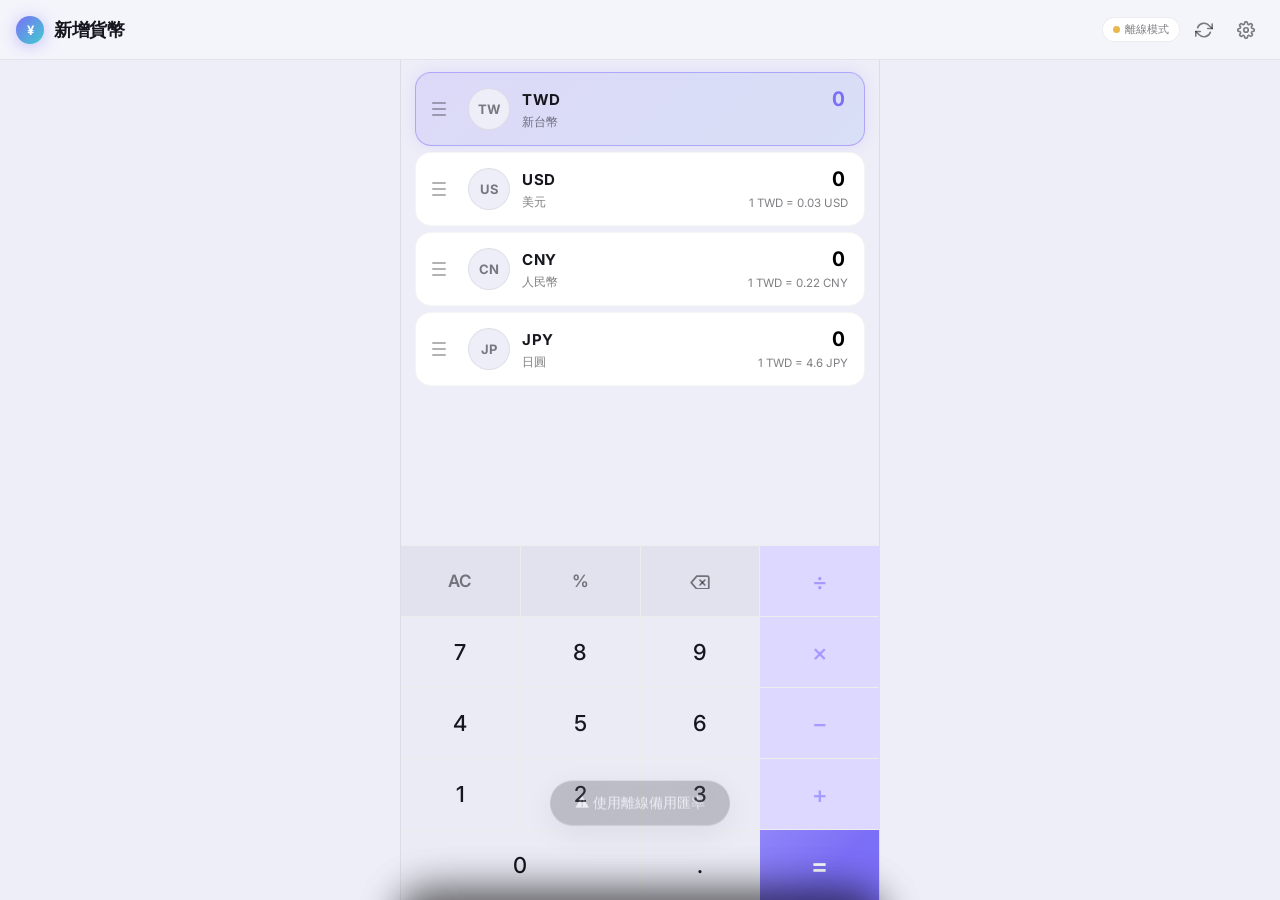
==== refresh.html @ 34285849 "縮小手機標題列並完整顯示鍵盤" ====
<!doctype html>
<html lang="zh-Hant">
<head>
  <meta charset="utf-8">
  <meta name="viewport" content="width=device-width, initial-scale=1">
  <title>更新貨幣轉換器</title>
  <style>
    body { margin: 0; min-height: 100dvh; display: grid; place-items: center; background: #f7f7ff; color: #272535; font-family: system-ui, sans-serif; }
    main { padding: 28px; text-align: center; }
  </style>
</head>
<body>
  <main>正在更新最新版本…</main>
  <script>
    // 只移除舊的離線快取與 Service Worker；localStorage 的貨幣清單和設定會保留。
    (async () => {
      if ('serviceWorker' in navigator) {
        const registrations = await navigator.serviceWorker.getRegistrations();
        await Promise.all(registrations.map((registration) => registration.unregister()));
      }
      if ('caches' in window) {
        const keys = await caches.keys();
        await Promise.all(keys
          .filter((key) => key.startsWith('currency-converter-'))
          .map((key) => caches.delete(key)));
      }
      location.replace('./?refreshed=20261123-mobile-fit-keypad');
    })().catch(() => location.replace('./?refreshed=20261123-mobile-fit-keypad'));
  </script>
</body>
</html>
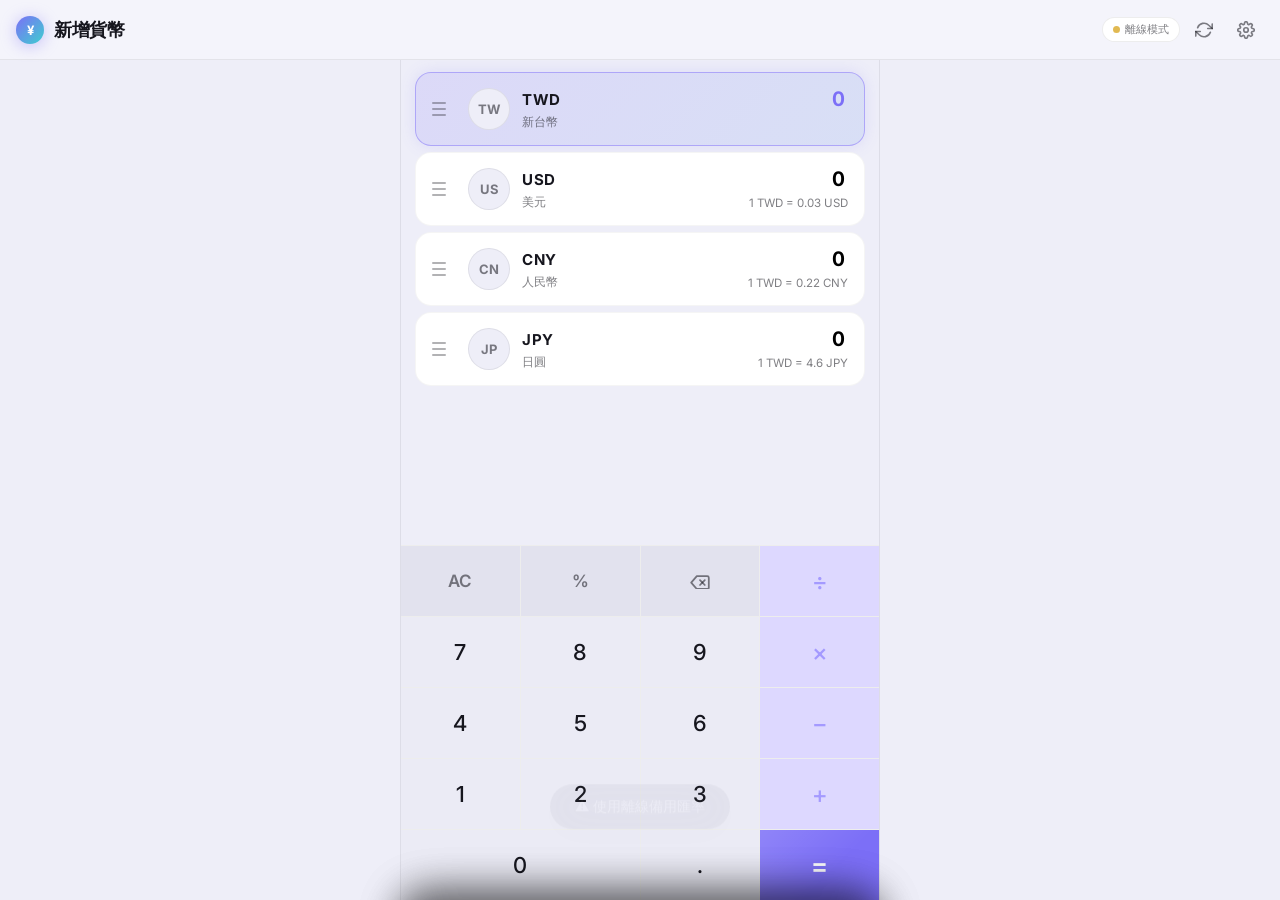
==== commit e0dd04b3: "依貨幣數量自動放大手機鍵盤" ====
--- a/refresh.html
+++ b/refresh.html
@@ -24,8 +24,8 @@
           .filter((key) => key.startsWith('currency-converter-'))
           .map((key) => caches.delete(key)));
       }
-      location.replace('./?refreshed=20261123-mobile-fit-keypad');
-    })().catch(() => location.replace('./?refreshed=20261123-mobile-fit-keypad'));
+      location.replace('./?refreshed=20261123-adaptive-mobile-keypad');
+    })().catch(() => location.replace('./?refreshed=20261123-adaptive-mobile-keypad'));
   </script>
 </body>
 </html>
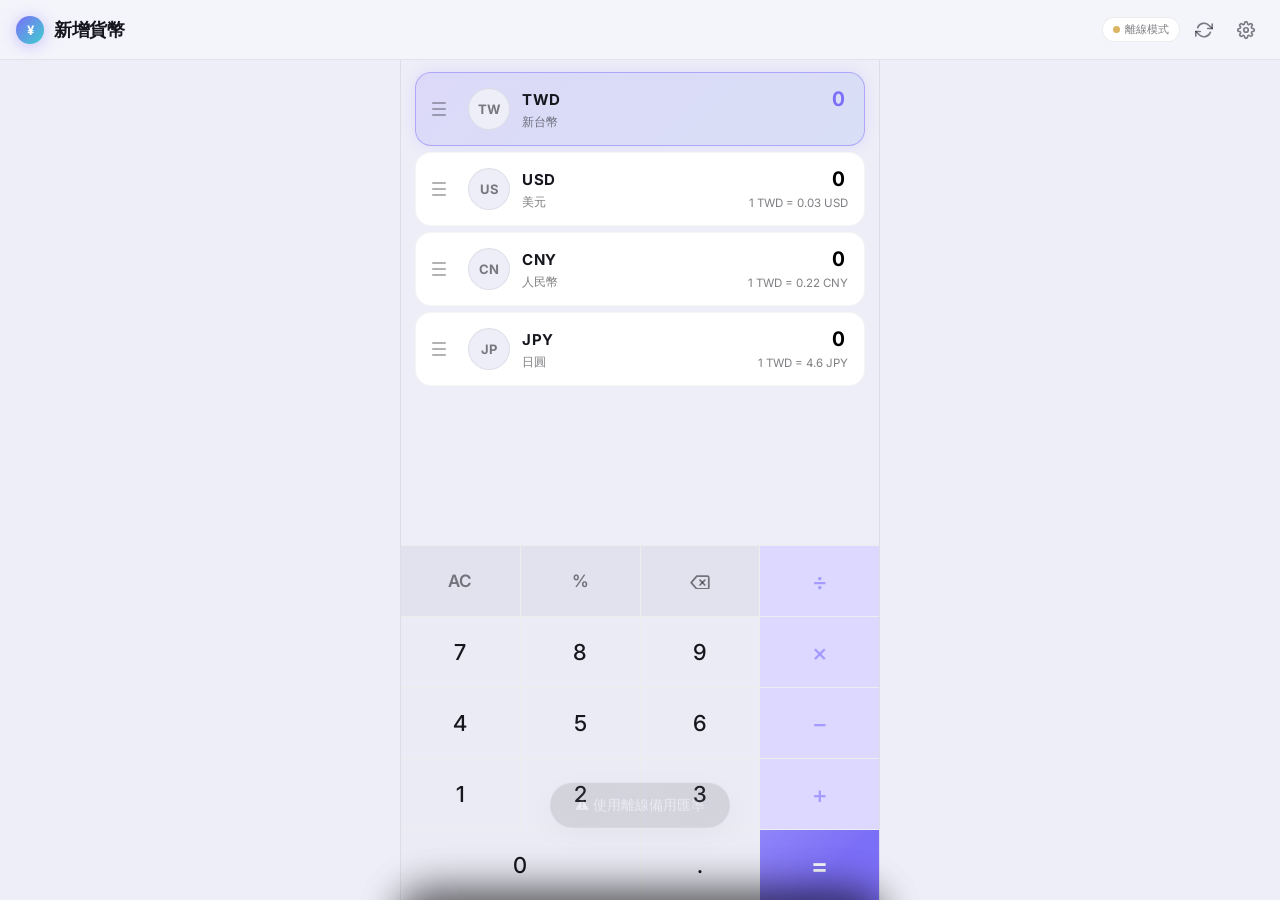
==== commit 88fa6a8d: "手機固定顯示計算列" ====
--- a/refresh.html
+++ b/refresh.html
@@ -24,8 +24,8 @@
           .filter((key) => key.startsWith('currency-converter-'))
           .map((key) => caches.delete(key)));
       }
-      location.replace('./?refreshed=20261123-adaptive-mobile-keypad');
-    })().catch(() => location.replace('./?refreshed=20261123-adaptive-mobile-keypad'));
+      location.replace('./?refreshed=20261123-mobile-display-always-visible');
+    })().catch(() => location.replace('./?refreshed=20261123-mobile-display-always-visible'));
   </script>
 </body>
 </html>
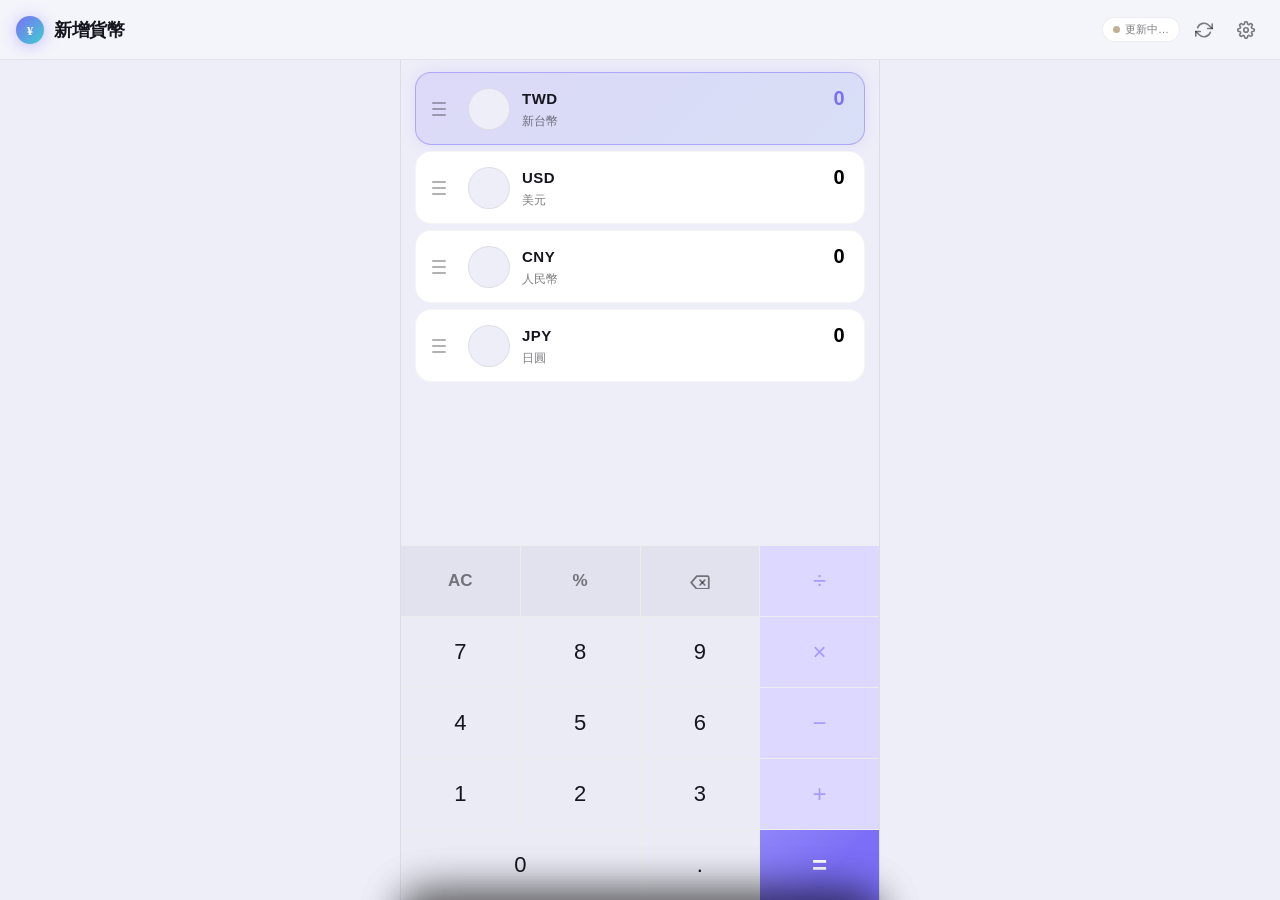
==== commit 883bf715: "計算列即時顯示第二個數字" ====
--- a/refresh.html
+++ b/refresh.html
@@ -24,8 +24,8 @@
           .filter((key) => key.startsWith('currency-converter-'))
           .map((key) => caches.delete(key)));
       }
-      location.replace('./?refreshed=20261123-mobile-display-always-visible');
-    })().catch(() => location.replace('./?refreshed=20261123-mobile-display-always-visible'));
+      location.replace('./?refreshed=20261123-live-second-operand');
+    })().catch(() => location.replace('./?refreshed=20261123-live-second-operand'));
   </script>
 </body>
 </html>
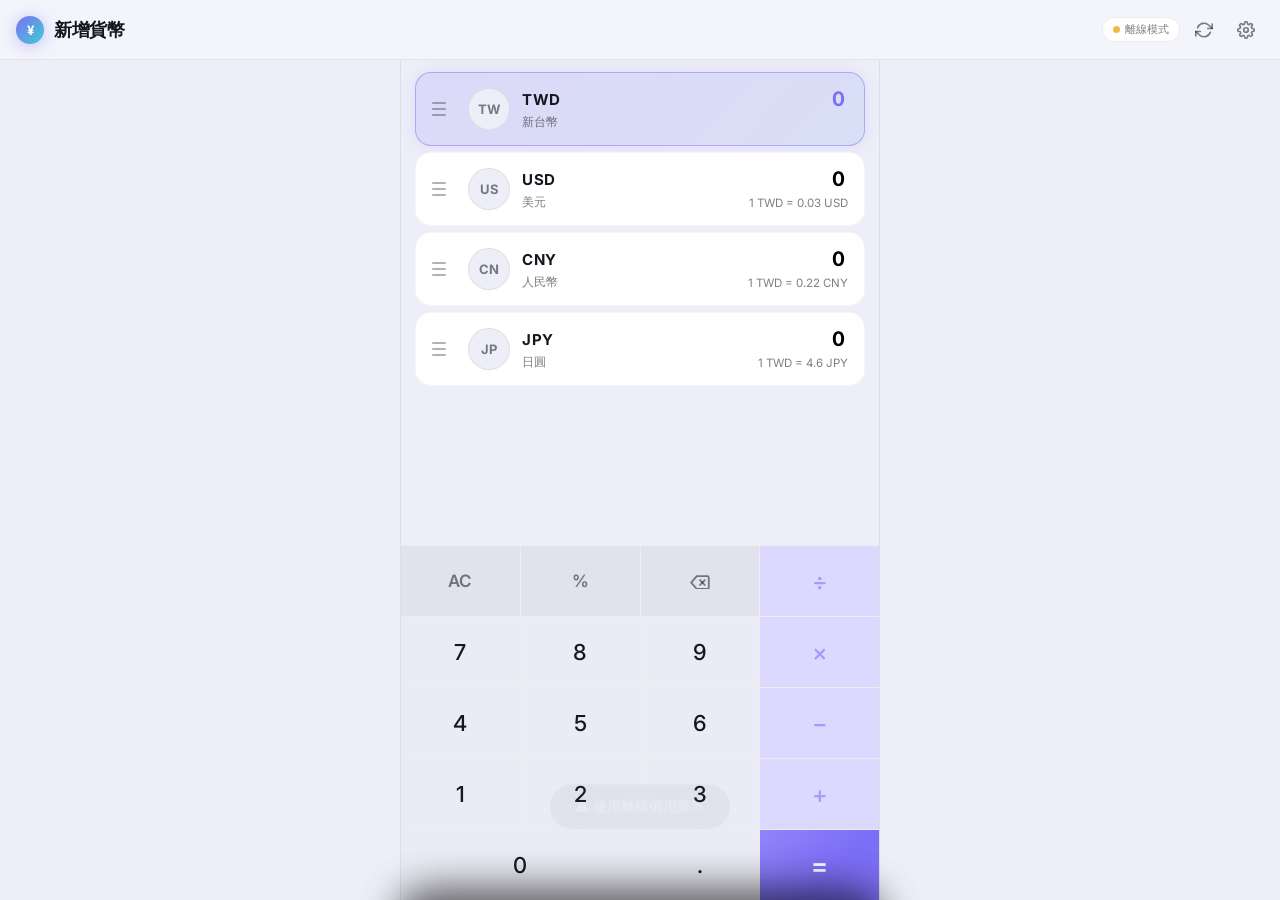
==== commit 0f5db021: "填滿手機鍵盤底部安全區" ====
--- a/refresh.html
+++ b/refresh.html
@@ -24,8 +24,8 @@
           .filter((key) => key.startsWith('currency-converter-'))
           .map((key) => caches.delete(key)));
       }
-      location.replace('./?refreshed=20261123-live-second-operand');
-    })().catch(() => location.replace('./?refreshed=20261123-live-second-operand'));
+      location.replace('./?refreshed=20261123-mobile-safe-area-fill');
+    })().catch(() => location.replace('./?refreshed=20261123-mobile-safe-area-fill'));
   </script>
 </body>
 </html>
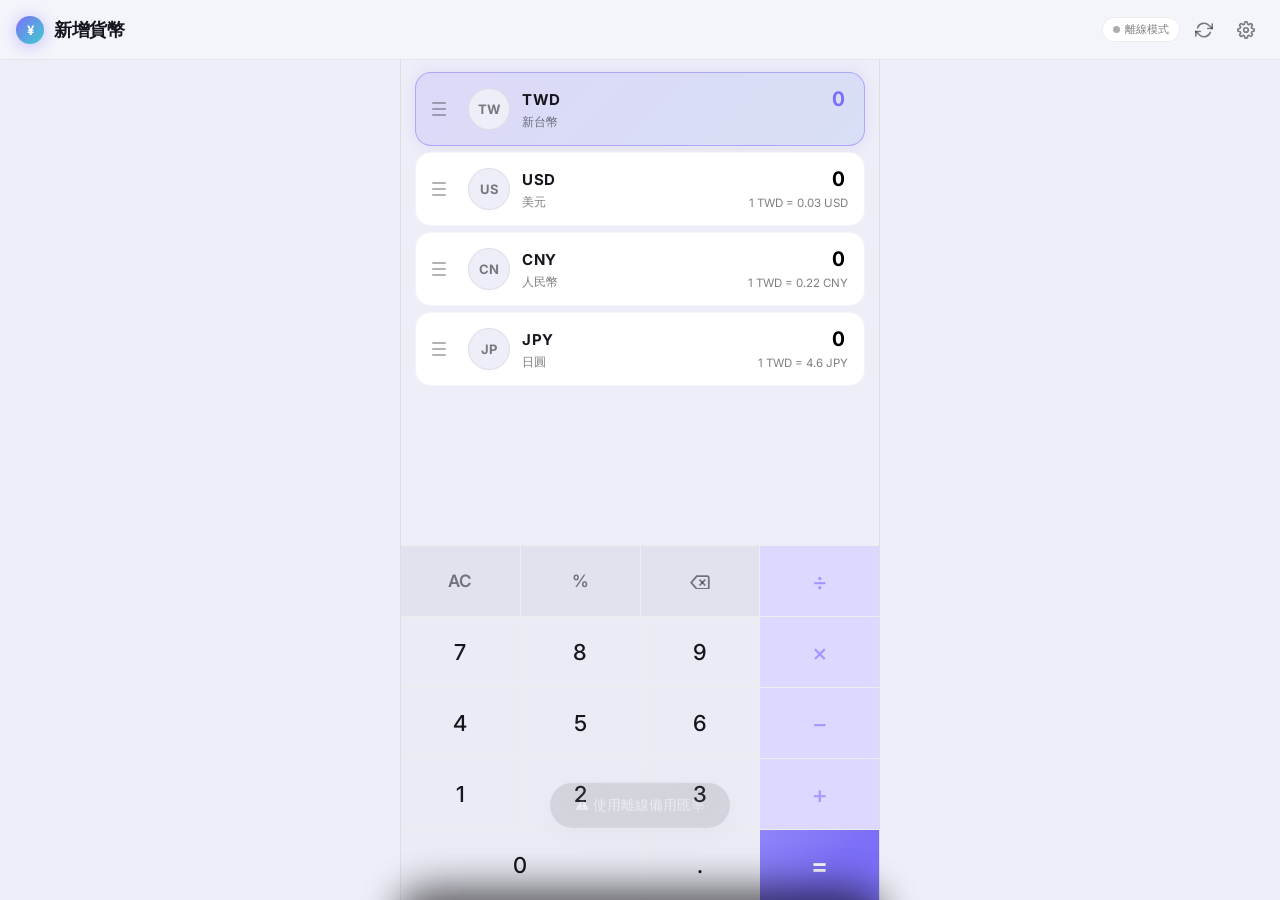
==== commit 0a9a0775: "加高手機鍵盤底部填色" ====
--- a/refresh.html
+++ b/refresh.html
@@ -24,8 +24,8 @@
           .filter((key) => key.startsWith('currency-converter-'))
           .map((key) => caches.delete(key)));
       }
-      location.replace('./?refreshed=20261123-mobile-safe-area-fill');
-    })().catch(() => location.replace('./?refreshed=20261123-mobile-safe-area-fill'));
+      location.replace('./?refreshed=20261123-mobile-bottom-fill-32');
+    })().catch(() => location.replace('./?refreshed=20261123-mobile-bottom-fill-32'));
   </script>
 </body>
 </html>
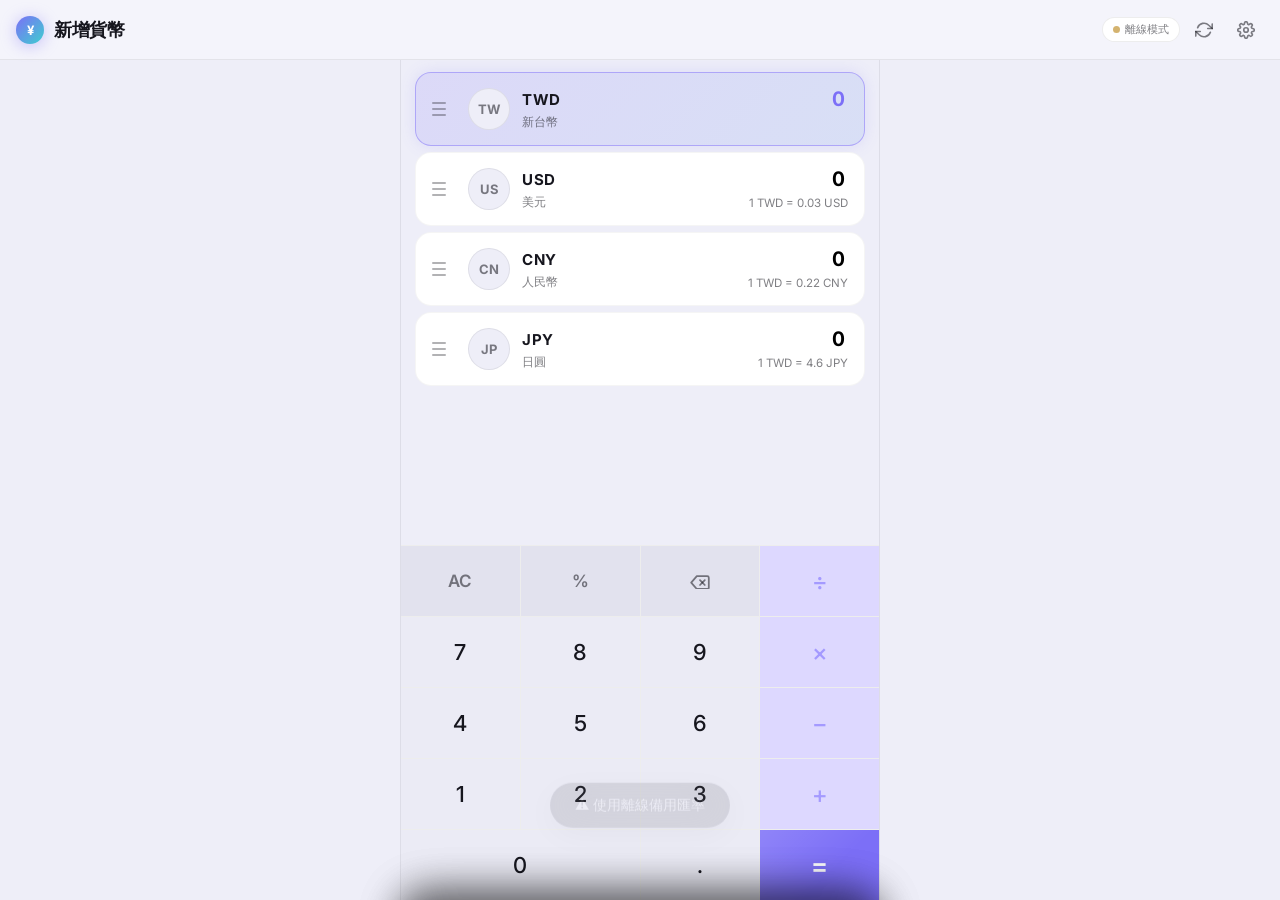
==== commit 924f4161: "改為放大手機數字鍵盤" ====
--- a/refresh.html
+++ b/refresh.html
@@ -24,8 +24,8 @@
           .filter((key) => key.startsWith('currency-converter-'))
           .map((key) => caches.delete(key)));
       }
-      location.replace('./?refreshed=20261123-mobile-bottom-fill-32');
-    })().catch(() => location.replace('./?refreshed=20261123-mobile-bottom-fill-32'));
+      location.replace('./?refreshed=20261123-mobile-keyboard-grow');
+    })().catch(() => location.replace('./?refreshed=20261123-mobile-keyboard-grow'));
   </script>
 </body>
 </html>
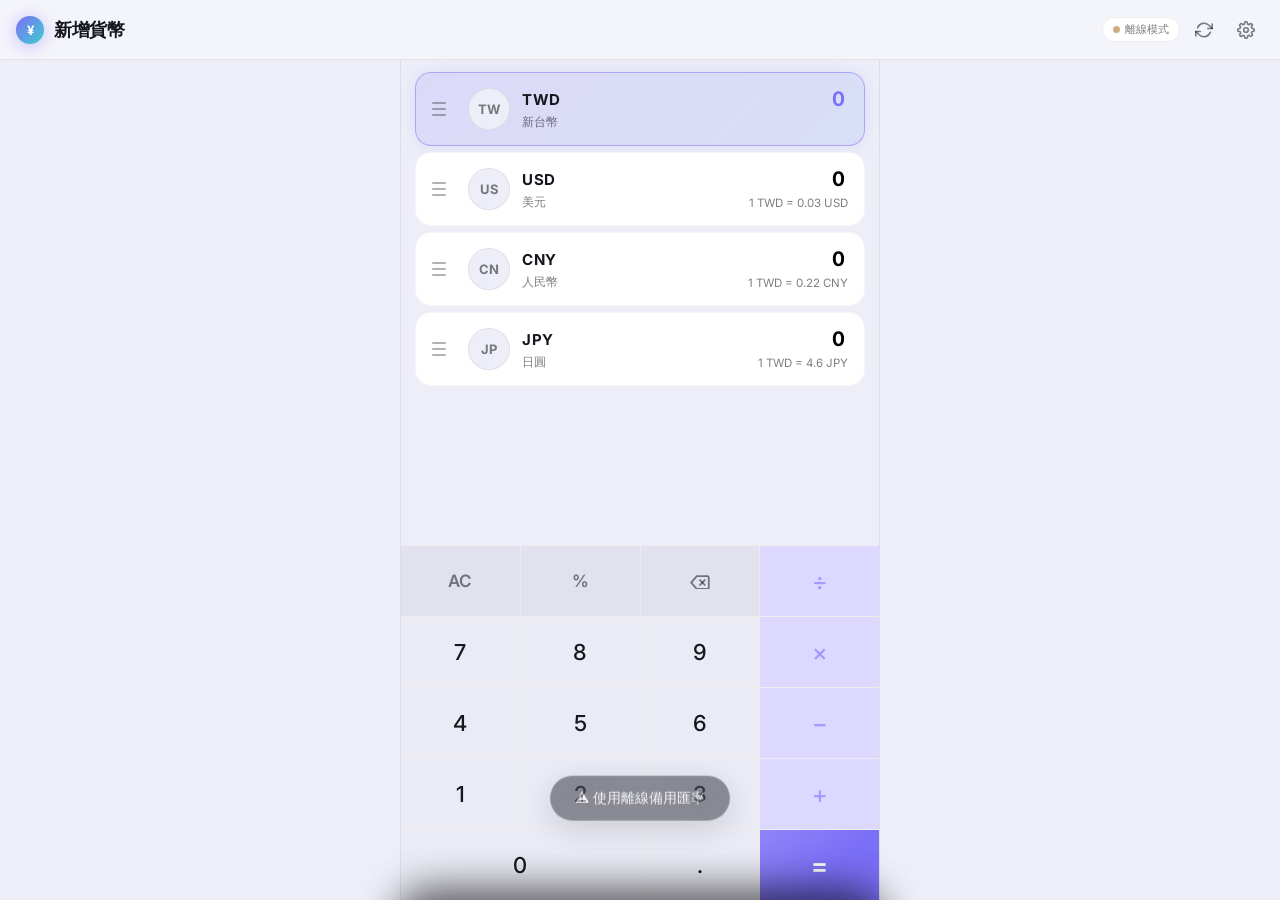
==== commit dfe06b59: "保留輸入中的尾端小數點" ====
--- a/refresh.html
+++ b/refresh.html
@@ -24,8 +24,8 @@
           .filter((key) => key.startsWith('currency-converter-'))
           .map((key) => caches.delete(key)));
       }
-      location.replace('./?refreshed=20261123-mobile-keyboard-grow');
-    })().catch(() => location.replace('./?refreshed=20261123-mobile-keyboard-grow'));
+      location.replace('./?refreshed=20261123-preserve-trailing-decimal');
+    })().catch(() => location.replace('./?refreshed=20261123-preserve-trailing-decimal'));
   </script>
 </body>
 </html>
